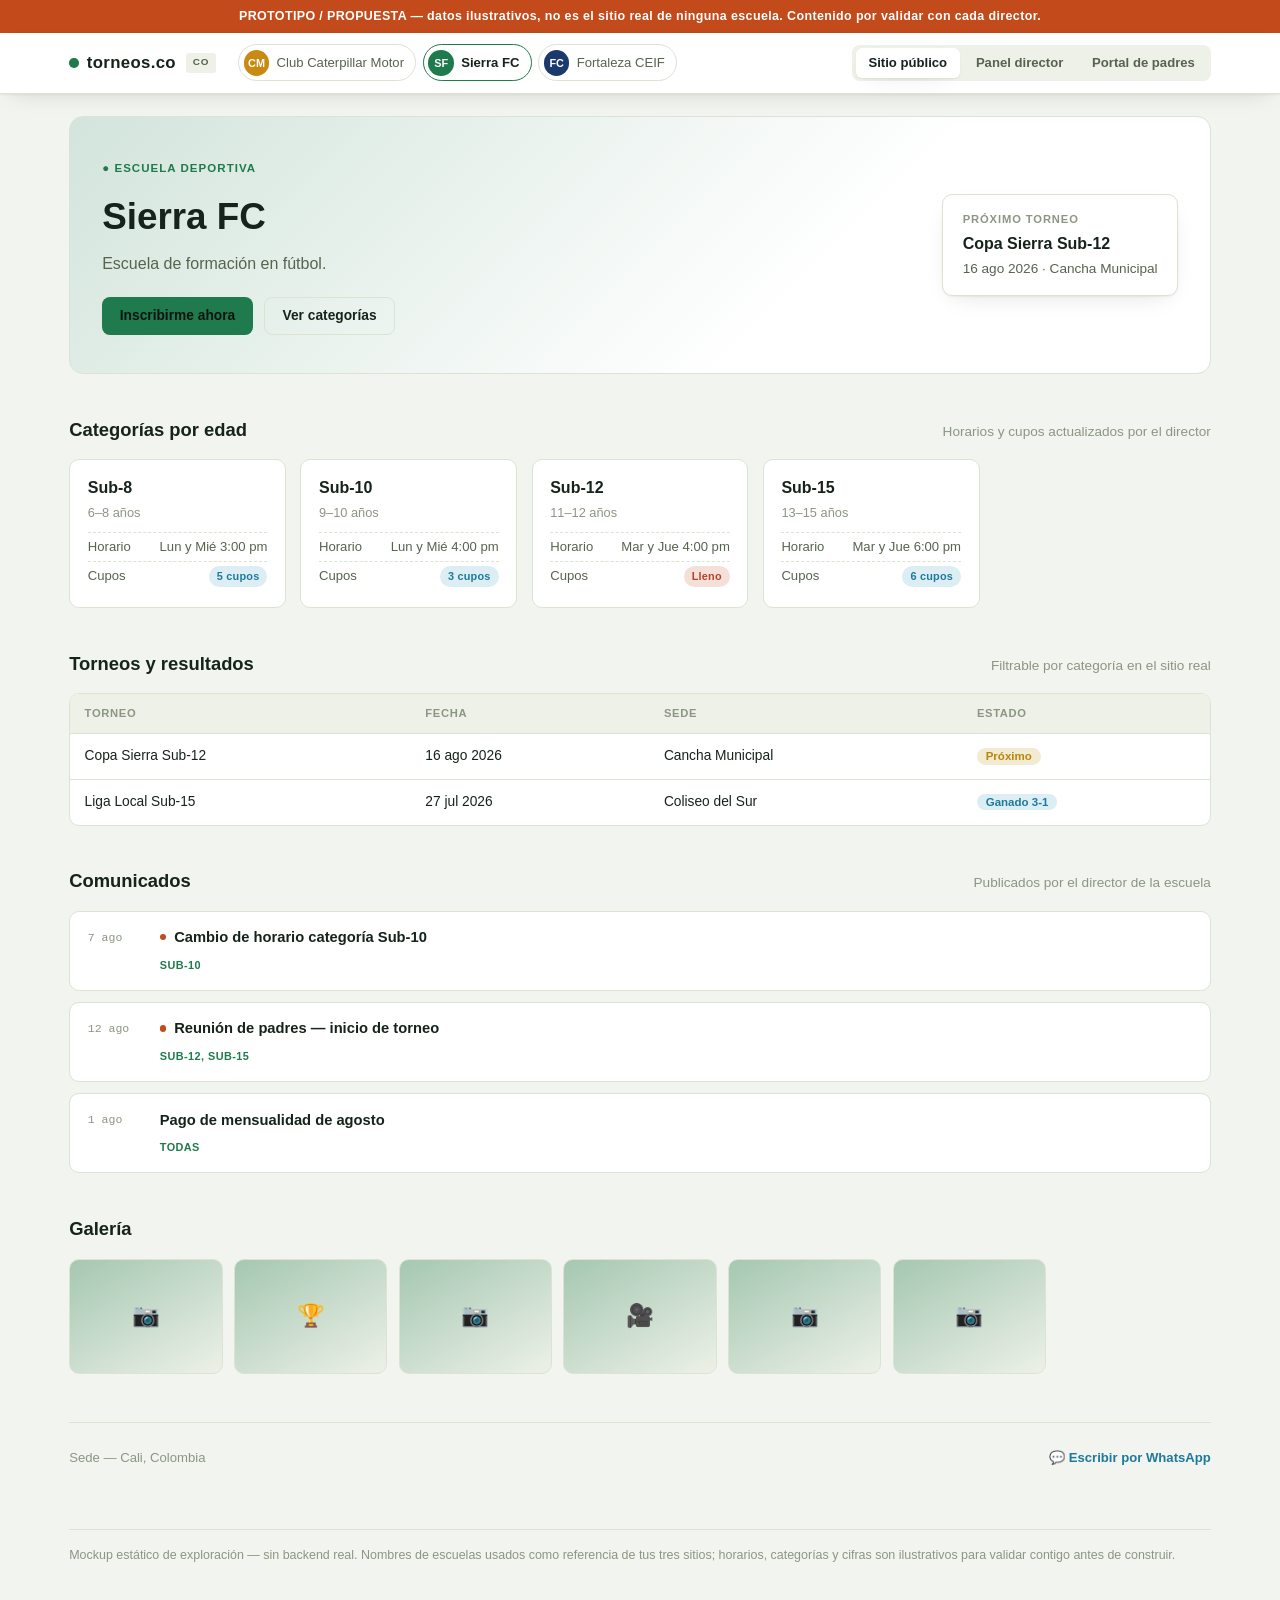
==== docs/mockup.html @ 4a218145 "Agregar mockup navegable de la plataforma y confirmar operación en Colombia Mockup estático con vist" ====
<!doctype html>
<html lang="es">
<head>
<meta charset="utf-8">
<meta name="viewport" content="width=device-width, initial-scale=1">
<title>Mockup — Plataforma de escuelas deportivas</title>
<style>
  :root{
    --bg:#F2F4EF;
    --surface:#FFFFFF;
    --surface-alt:#EDF1E8;
    --sidebar:#101812;
    --sidebar-ink:#C9D4C2;
    --ink:#16231B;
    --ink-soft:#56634E;
    --ink-faint:#8B9683;
    --line:#DCE3D3;
    --brand:#1F7A4D;
    --brand-ink:#0E3D26;
    --cta:#C24A1B;
    --good:#1D7A9C;
    --good-soft:#DCEEF3;
    --warn:#B8860B;
    --warn-soft:#F3EAD2;
    --bad:#B4432E;
    --bad-soft:#F5DFD9;
    --shadow:0 1px 2px rgba(20,30,20,.06), 0 8px 24px -12px rgba(20,30,20,.18);
    --tenant-accent-light:#1F7A4D;
    --tenant-accent-dark:#4CAF7D;
    --tenant-accent:var(--tenant-accent-light);
  }
  @media (prefers-color-scheme: dark){
    :root:not([data-theme="light"]){
      --bg:#0E1410; --surface:#161D17; --surface-alt:#1C241D; --sidebar:#0A100B; --sidebar-ink:#9FB098;
      --ink:#EAF0E6; --ink-soft:#A9B6A2; --ink-faint:#71806B; --line:#2B342B;
      --brand:#4CAF7D; --brand-ink:#CFEBDB; --cta:#FF8A56;
      --good:#5FB6D8; --good-soft:#12303A; --warn:#E0B34D; --warn-soft:#332A10; --bad:#E2685A; --bad-soft:#3A1E19;
      --shadow:0 1px 2px rgba(0,0,0,.4), 0 8px 24px -12px rgba(0,0,0,.5);
      --tenant-accent:var(--tenant-accent-dark);
    }
  }
  :root[data-theme="dark"]{
    --bg:#0E1410; --surface:#161D17; --surface-alt:#1C241D; --sidebar:#0A100B; --sidebar-ink:#9FB098;
    --ink:#EAF0E6; --ink-soft:#A9B6A2; --ink-faint:#71806B; --line:#2B342B;
    --brand:#4CAF7D; --brand-ink:#CFEBDB; --cta:#FF8A56;
    --good:#5FB6D8; --good-soft:#12303A; --warn:#E0B34D; --warn-soft:#332A10; --bad:#E2685A; --bad-soft:#3A1E19;
    --shadow:0 1px 2px rgba(0,0,0,.4), 0 8px 24px -12px rgba(0,0,0,.5);
    --tenant-accent:var(--tenant-accent-dark);
  }

  *{box-sizing:border-box;}
  html,body{margin:0; padding:0; background:var(--bg); color:var(--ink);}
  body{
    font-family:-apple-system,BlinkMacSystemFont,"Segoe UI",Roboto,Helvetica,Arial,sans-serif;
    line-height:1.5;
  }
  .display{
    font-family:"Arial Narrow","Helvetica Neue Condensed","Helvetica Neue",Arial,sans-serif;
    font-weight:800;
    letter-spacing:.02em;
  }
  .mono{font-family:ui-monospace,"SFMono-Regular",Menlo,Consolas,monospace;}
  button{font-family:inherit;}

  /* disclaimer */
  .disclaimer{
    background:var(--cta);
    color:#fff;
    text-align:center;
    font-size:.78rem;
    font-weight:600;
    letter-spacing:.03em;
    padding:.45rem 1rem;
  }

  /* topbar */
  .topbar{
    position:sticky; top:0; z-index:20;
    background:var(--surface);
    border-bottom:1px solid var(--line);
    box-shadow:var(--shadow);
  }
  .topbar-inner{
    max-width:1180px; margin:0 auto;
    display:flex; align-items:center; gap:1.4rem;
    padding:.7rem 1.2rem;
    flex-wrap:wrap;
  }
  .platform-mark{
    display:flex; align-items:center; gap:.5rem;
    font-family:"Arial Narrow","Helvetica Neue Condensed",Arial,sans-serif;
    font-weight:800; letter-spacing:.02em; font-size:1.05rem;
    white-space:nowrap;
  }
  .platform-mark .dot{width:.6rem; height:.6rem; border-radius:50%; background:var(--brand);}
  .platform-mark .co{
    font-size:.62rem; font-weight:700; letter-spacing:.08em;
    background:var(--surface-alt); color:var(--ink-soft);
    padding:.15rem .4rem; border-radius:3px; margin-left:.15rem;
  }

  .tenant-switch{display:flex; gap:.4rem; align-items:center;}
  .tenant-chip{
    display:flex; align-items:center; gap:.45rem;
    border:1px solid var(--line); background:var(--surface);
    border-radius:24px; padding:.3rem .7rem .3rem .3rem;
    cursor:pointer; font-size:.82rem; color:var(--ink-soft);
    transition:border-color .15s ease, color .15s ease;
  }
  .tenant-chip .logo{
    width:1.6rem; height:1.6rem; border-radius:50%;
    display:flex; align-items:center; justify-content:center;
    font-family:"Arial Narrow","Helvetica Neue Condensed",Arial,sans-serif;
    font-weight:800; font-size:.68rem; color:#fff;
  }
  .tenant-chip.active{border-color:var(--tenant-accent); color:var(--ink); font-weight:600;}

  .role-tabs{
    display:flex; gap:.2rem;
    margin-left:auto;
    background:var(--surface-alt);
    border-radius:8px; padding:.2rem;
  }
  .role-tab{
    border:none; background:transparent; cursor:pointer;
    padding:.45rem .8rem; border-radius:6px;
    font-size:.82rem; font-weight:600; color:var(--ink-soft);
  }
  .role-tab.active{background:var(--surface); color:var(--ink); box-shadow:var(--shadow);}

  main{max-width:1180px; margin:0 auto; padding:0 1.2rem 4rem;}
  .view{display:none;}
  .view.active{display:block;}

  /* ---------- PUBLIC VIEW ---------- */
  .hero{
    margin-top:1.4rem;
    border-radius:14px;
    padding:2.4rem 2rem;
    background:
      linear-gradient(135deg, color-mix(in srgb, var(--tenant-accent) 20%, var(--surface)) 0%, var(--surface) 65%);
    border:1px solid var(--line);
    display:flex; flex-wrap:wrap; gap:1.6rem; align-items:center; justify-content:space-between;
  }
  .hero-left{max-width:34rem;}
  .hero-eyebrow{
    display:inline-flex; align-items:center; gap:.4rem;
    font-size:.72rem; font-weight:700; letter-spacing:.09em; text-transform:uppercase;
    color:var(--tenant-accent);
    margin-bottom:.7rem;
  }
  .hero h1{font-size:clamp(1.6rem,4vw,2.3rem); margin:0 0 .5rem; text-wrap:balance;}
  .hero p.tagline{margin:0; color:var(--ink-soft); font-size:1rem;}
  .hero-cta{
    display:flex; gap:.7rem; margin-top:1.3rem; flex-wrap:wrap;
  }
  .btn{
    border:none; cursor:pointer; border-radius:8px;
    padding:.65rem 1.1rem; font-size:.86rem; font-weight:700;
    display:inline-flex; align-items:center; gap:.4rem;
  }
  .btn-primary{background:var(--tenant-accent); color:#0d1410;}
  .btn-ghost{background:transparent; border:1px solid var(--line); color:var(--ink);}

  .next-tournament{
    background:var(--surface); border:1px solid var(--line); border-radius:10px;
    padding:1rem 1.2rem; min-width:230px; box-shadow:var(--shadow);
  }
  .next-tournament .label{font-size:.7rem; letter-spacing:.08em; text-transform:uppercase; color:var(--ink-faint); font-weight:700;}
  .next-tournament .name{font-weight:700; margin:.3rem 0 .15rem;}
  .next-tournament .when{font-size:.85rem; color:var(--ink-soft);}

  .section{margin-top:2.6rem;}
  .section-head{display:flex; align-items:baseline; justify-content:space-between; margin-bottom:1rem; gap:1rem; flex-wrap:wrap;}
  .section-head h2{font-size:1.15rem; margin:0;}
  .section-head .sub{font-size:.85rem; color:var(--ink-faint);}

  .cat-grid{display:grid; grid-template-columns:repeat(auto-fill,minmax(210px,1fr)); gap:.9rem;}
  .cat-card{
    background:var(--surface); border:1px solid var(--line); border-radius:10px;
    padding:1rem 1.1rem;
  }
  .cat-card h3{margin:0 0 .2rem; font-size:1rem;}
  .cat-card .edad{font-size:.8rem; color:var(--ink-faint); margin-bottom:.6rem;}
  .cat-card .row{display:flex; justify-content:space-between; font-size:.82rem; color:var(--ink-soft); padding:.25rem 0; border-top:1px dashed var(--line);}
  .badge{
    display:inline-block; padding:.15rem .5rem; border-radius:20px;
    font-size:.68rem; font-weight:700; letter-spacing:.02em;
  }
  .badge.open{background:var(--good-soft); color:var(--good);}
  .badge.full{background:var(--bad-soft); color:var(--bad);}

  .table-wrap{overflow-x:auto; border:1px solid var(--line); border-radius:10px; background:var(--surface);}
  table{width:100%; border-collapse:collapse; font-size:.86rem; min-width:520px;}
  thead th{
    text-align:left; font-size:.7rem; letter-spacing:.06em; text-transform:uppercase;
    color:var(--ink-faint); padding:.7rem .9rem; border-bottom:1px solid var(--line); background:var(--surface-alt);
  }
  tbody td{padding:.75rem .9rem; border-bottom:1px solid var(--line);}
  tbody tr:last-child td{border-bottom:none;}
  .pill-result{padding:.15rem .55rem; border-radius:20px; font-size:.72rem; font-weight:700;}
  .pill-win{background:var(--good-soft); color:var(--good);}
  .pill-next{background:var(--warn-soft); color:var(--warn);}

  .feed{display:flex; flex-direction:column; gap:.7rem;}
  .feed-item{
    display:flex; gap:.9rem; align-items:flex-start;
    background:var(--surface); border:1px solid var(--line); border-radius:10px;
    padding:.9rem 1.1rem;
  }
  .feed-item .date{
    font-family:ui-monospace,monospace; font-size:.72rem; color:var(--ink-faint);
    white-space:nowrap; padding-top:.15rem; min-width:3.6rem;
  }
  .feed-item .body{flex:1;}
  .feed-item h4{margin:0 0 .2rem; font-size:.92rem; display:flex; align-items:center; gap:.5rem;}
  .feed-item .cat-tag{font-size:.68rem; color:var(--tenant-accent); font-weight:700; text-transform:uppercase; letter-spacing:.04em;}
  .new-dot{width:.4rem; height:.4rem; border-radius:50%; background:var(--cta); display:inline-block;}

  .gallery{display:grid; grid-template-columns:repeat(auto-fill,minmax(140px,1fr)); gap:.7rem;}
  .g-tile{
    aspect-ratio:4/3; border-radius:10px;
    background:linear-gradient(150deg, color-mix(in srgb, var(--tenant-accent) 35%, var(--surface-alt)), var(--surface-alt));
    display:flex; align-items:center; justify-content:center;
    color:var(--tenant-accent); font-size:1.4rem; border:1px solid var(--line);
  }

  footer.site-footer{
    margin-top:3rem; padding:1.6rem 0; border-top:1px solid var(--line);
    display:flex; justify-content:space-between; flex-wrap:wrap; gap:1rem;
    font-size:.82rem; color:var(--ink-faint);
  }
  footer.site-footer .wa{
    display:inline-flex; align-items:center; gap:.4rem;
    color:var(--good); font-weight:700;
  }

  /* ---------- DIRECTOR VIEW ---------- */
  .app-shell{
    margin-top:1.4rem; display:grid; grid-template-columns:210px 1fr;
    border:1px solid var(--line); border-radius:12px; overflow:hidden; min-height:560px;
    box-shadow:var(--shadow);
  }
  .app-sidebar{background:var(--sidebar); color:var(--sidebar-ink); padding:1.2rem .9rem;}
  .app-sidebar .who{font-size:.78rem; opacity:.7; margin-bottom:1.1rem;}
  .app-sidebar .who b{display:block; color:#fff; font-size:.92rem; font-weight:700;}
  .nav-item{
    display:flex; align-items:center; gap:.6rem;
    padding:.55rem .7rem; border-radius:7px; font-size:.86rem;
    margin-bottom:.15rem; cursor:default;
  }
  .nav-item.active{background:rgba(255,255,255,.1); color:#fff; font-weight:600;}
  .app-main{background:var(--surface); padding:1.6rem 1.8rem;}
  .app-main h2{margin:0 0 1.2rem; font-size:1.2rem;}

  .stat-row{display:grid; grid-template-columns:repeat(auto-fit,minmax(150px,1fr)); gap:.8rem; margin-bottom:1.6rem;}
  .stat-tile{border:1px solid var(--line); border-radius:10px; padding:.9rem 1rem; background:var(--surface-alt);}
  .stat-tile .n{font-size:1.5rem; font-weight:800; font-variant-numeric:tabular-nums;}
  .stat-tile .l{font-size:.75rem; color:var(--ink-faint); letter-spacing:.02em;}

  .composer{
    border:1px solid var(--line); border-radius:10px; padding:1.1rem 1.2rem;
    background:var(--surface-alt); margin-bottom:1.6rem;
  }
  .composer .field-label{font-size:.72rem; text-transform:uppercase; letter-spacing:.06em; color:var(--ink-faint); font-weight:700; margin-bottom:.3rem; display:block;}
  .fake-input{
    background:var(--surface); border:1px solid var(--line); border-radius:6px;
    padding:.55rem .7rem; font-size:.86rem; color:var(--ink-faint); margin-bottom:.8rem;
  }
  .fake-textarea{min-height:3.2rem;}
  .composer-row{display:flex; gap:.8rem; flex-wrap:wrap;}
  .composer-row > div{flex:1; min-width:160px;}

  .status-pill{padding:.15rem .55rem; border-radius:20px; font-size:.72rem; font-weight:700;}
  .status-live{background:var(--good-soft); color:var(--good);}
  .status-sched{background:var(--warn-soft); color:var(--warn);}

  /* ---------- PARENT VIEW ---------- */
  .parent-head{
    margin-top:1.4rem; display:flex; justify-content:space-between; align-items:center;
    flex-wrap:wrap; gap:1rem;
  }
  .parent-head h1{font-size:1.4rem; margin:0 0 .2rem;}
  .parent-head p{margin:0; color:var(--ink-soft); font-size:.9rem;}
  .avatar{
    width:2.6rem; height:2.6rem; border-radius:50%; background:var(--tenant-accent);
    display:flex; align-items:center; justify-content:center; color:#0d1410; font-weight:800;
  }
  .parent-grid{display:grid; grid-template-columns:1.1fr 1fr; gap:1rem; margin-top:1.4rem;}
  @media (max-width:760px){.parent-grid{grid-template-columns:1fr;} .app-shell{grid-template-columns:1fr;} .app-sidebar{display:none;}}
  .card{background:var(--surface); border:1px solid var(--line); border-radius:12px; padding:1.2rem 1.3rem;}
  .card .k{font-size:.72rem; text-transform:uppercase; letter-spacing:.06em; color:var(--ink-faint); font-weight:700; margin-bottom:.5rem;}
  .pay-status{display:flex; align-items:center; justify-content:space-between;}
  .pay-status .amount{font-size:1.5rem; font-weight:800; font-variant-numeric:tabular-nums;}
  .pay-ok{color:var(--good);}
  .match-row{display:flex; justify-content:space-between; align-items:center; padding:.5rem 0; border-top:1px dashed var(--line);}
  .match-row:first-of-type{border-top:none;}

  .note{
    font-size:.78rem; color:var(--ink-faint); margin-top:2.2rem; padding-top:1rem;
    border-top:1px solid var(--line);
  }
</style>
</head>
<body>

  <div class="disclaimer">PROTOTIPO / PROPUESTA — datos ilustrativos, no es el sitio real de ninguna escuela. Contenido por validar con cada director.</div>

  <div class="topbar">
    <div class="topbar-inner">
      <div class="platform-mark"><span class="dot"></span>torneos.co <span class="co">CO</span></div>

      <div class="tenant-switch" id="tenantSwitch"></div>

      <div class="role-tabs" id="roleTabs">
        <button class="role-tab" data-role="public">Sitio público</button>
        <button class="role-tab" data-role="director">Panel director</button>
        <button class="role-tab" data-role="parent">Portal de padres</button>
      </div>
    </div>
  </div>

  <main>

    <!-- ================= PUBLIC VIEW ================= -->
    <section class="view" id="view-public">
      <div class="hero">
        <div class="hero-left">
          <div class="hero-eyebrow">● Escuela deportiva</div>
          <h1 id="pub-name">—</h1>
          <p class="tagline" id="pub-tagline">—</p>
          <div class="hero-cta">
            <button class="btn btn-primary">Inscribirme ahora</button>
            <button class="btn btn-ghost">Ver categorías</button>
          </div>
        </div>
        <div class="next-tournament">
          <div class="label">Próximo torneo</div>
          <div class="name" id="pub-next-name">—</div>
          <div class="when" id="pub-next-when">—</div>
        </div>
      </div>

      <div class="section">
        <div class="section-head">
          <h2>Categorías por edad</h2>
          <span class="sub">Horarios y cupos actualizados por el director</span>
        </div>
        <div class="cat-grid" id="pub-categorias"></div>
      </div>

      <div class="section">
        <div class="section-head">
          <h2>Torneos y resultados</h2>
          <span class="sub">Filtrable por categoría en el sitio real</span>
        </div>
        <div class="table-wrap">
          <table id="pub-torneos">
            <thead><tr><th>Torneo</th><th>Fecha</th><th>Sede</th><th>Estado</th></tr></thead>
            <tbody></tbody>
          </table>
        </div>
      </div>

      <div class="section">
        <div class="section-head">
          <h2>Comunicados</h2>
          <span class="sub">Publicados por el director de la escuela</span>
        </div>
        <div class="feed" id="pub-comunicados"></div>
      </div>

      <div class="section">
        <div class="section-head"><h2>Galería</h2></div>
        <div class="gallery">
          <div class="g-tile">📷</div><div class="g-tile">🏆</div><div class="g-tile">📷</div>
          <div class="g-tile">🎥</div><div class="g-tile">📷</div><div class="g-tile">📷</div>
        </div>
      </div>

      <footer class="site-footer">
        <span id="pub-sede">Sede — Colombia</span>
        <span class="wa">💬 Escribir por WhatsApp</span>
      </footer>
    </section>

    <!-- ================= DIRECTOR VIEW ================= -->
    <section class="view" id="view-director">
      <div class="app-shell">
        <div class="app-sidebar">
          <div class="who">Sesión de<b id="dir-name">—</b></div>
          <div class="nav-item active">📋 Resumen</div>
          <div class="nav-item">📣 Comunicados</div>
          <div class="nav-item">🏆 Torneos</div>
          <div class="nav-item">🧒 Categorías</div>
          <div class="nav-item">💳 Pagos</div>
          <div class="nav-item">🖼️ Fotos</div>
          <div class="nav-item">⚙️ Configuración</div>
        </div>
        <div class="app-main">
          <h2>Resumen de la escuela</h2>
          <div class="stat-row">
            <div class="stat-tile"><div class="n">3</div><div class="l">Comunicados este mes</div></div>
            <div class="stat-tile"><div class="n">128</div><div class="l">Deportistas activos</div></div>
            <div class="stat-tile"><div class="n" style="color:var(--warn)">6</div><div class="l">Pagos pendientes</div></div>
            <div class="stat-tile"><div class="n" style="color:var(--good)">$4.8M</div><div class="l">Recaudado en agosto (COP)</div></div>
          </div>

          <div class="composer">
            <span class="field-label">Nuevo comunicado</span>
            <div class="fake-input">Ej: Cambio de horario categoría Sub-10</div>
            <div class="composer-row">
              <div>
                <span class="field-label">Categoría destino</span>
                <div class="fake-input">Todas las categorías ▾</div>
              </div>
              <div>
                <span class="field-label">Publicar</span>
                <div class="fake-input">Ahora ▾</div>
              </div>
            </div>
            <span class="field-label">Mensaje</span>
            <div class="fake-input fake-textarea">Escribe el comunicado para los padres de esta categoría…</div>
            <button class="btn btn-primary" style="background:var(--brand); color:#fff;">Publicar comunicado</button>
          </div>

          <span class="field-label" style="margin-bottom:.6rem; display:block;">Últimos comunicados</span>
          <div class="table-wrap">
            <table>
              <thead><tr><th>Título</th><th>Categoría</th><th>Fecha</th><th>Estado</th></tr></thead>
              <tbody>
                <tr><td>Cambio de horario categoría Sub-10</td><td>Sub-10</td><td>7 ago</td><td><span class="status-pill status-live">Publicado</span></td></tr>
                <tr><td>Pago de mensualidad de agosto</td><td>Todas</td><td>1 ago</td><td><span class="status-pill status-live">Publicado</span></td></tr>
                <tr><td>Reunión de padres — inicio de torneo</td><td>Sub-12, Sub-15</td><td>12 ago</td><td><span class="status-pill status-sched">Programado</span></td></tr>
              </tbody>
            </table>
          </div>
        </div>
      </div>
    </section>

    <!-- ================= PARENT VIEW ================= -->
    <section class="view" id="view-parent">
      <div class="parent-head">
        <div>
          <h1>Hola, María 👋</h1>
          <p id="par-cat">Acudiente — Categoría Sub-10</p>
        </div>
        <div class="avatar">MG</div>
      </div>

      <div class="parent-grid">
        <div class="card">
          <div class="k">Estado de la mensualidad</div>
          <div class="pay-status">
            <div>
              <div class="amount pay-ok">Al día</div>
              <div style="font-size:.82rem; color:var(--ink-faint);">Agosto 2026 · pagado el 3 ago vía PSE</div>
            </div>
            <button class="btn btn-ghost">Ver historial</button>
          </div>
        </div>
        <div class="card">
          <div class="k">Próximo partido de tu hijo/a</div>
          <div class="match-row"><span>vs. Escuela Rivera</span><span class="mono" style="font-size:.85rem;">16 ago, 9:00 am</span></div>
          <div class="match-row"><span>Sede</span><span style="font-size:.85rem; color:var(--ink-soft);">Cancha Municipal</span></div>
        </div>
      </div>

      <div class="section">
        <div class="section-head"><h2>Comunicados para tu categoría</h2></div>
        <div class="feed">
          <div class="feed-item">
            <div class="date">7 ago</div>
            <div class="body"><h4><span class="new-dot"></span>Cambio de horario categoría Sub-10</h4>
            <span class="cat-tag">Sub-10</span></div>
          </div>
          <div class="feed-item">
            <div class="date">1 ago</div>
            <div class="body"><h4>Pago de mensualidad de agosto</h4>
            <span class="cat-tag">Todas las categorías</span></div>
          </div>
        </div>
      </div>

      <button class="btn btn-primary" style="background:var(--brand); color:#fff; margin-top:1.6rem;">Pagar mensualidad de septiembre</button>
    </section>

    <p class="note">Mockup estático de exploración — sin backend real. Nombres de escuelas usados como referencia de tus tres sitios; horarios, categorías y cifras son ilustrativos para validar contigo antes de construir.</p>
  </main>

<script>
  const TENANTS = {
    caterpillar: {
      name: "Club Caterpillar Motor", short: "CM",
      tagline: "Escuela de motociclismo infantil y juvenil.",
      sede: "Bogotá, Colombia",
      accentLight: "#C98A12", accentDark: "#E0A83E",
      next: { name: "Copa Caterpillar Sub-11", when: "16 ago 2026 · Pista El Salitre" },
      categorias: [
        { n: "Pre-infantil", edad: "5–7 años", horario: "Sáb 8:00 am", cupos: "4 cupos", full:false },
        { n: "Infantil", edad: "8–11 años", horario: "Mar y Jue 4:00 pm", cupos: "Lleno", full:true },
        { n: "Juvenil", edad: "12–15 años", horario: "Mar y Jue 6:00 pm", cupos: "7 cupos", full:false },
        { n: "Competición", edad: "16+ años", horario: "Lun a Vie 5:00 pm", cupos: "2 cupos", full:false },
      ],
      torneos: [
        { r: "Copa Caterpillar Sub-11", f: "16 ago 2026", lugar: "Pista El Salitre", estado: "Próximo", win:null },
        { r: "Nacional Infantil MX", f: "2 ago 2026", lugar: "Circuito Tocancipá", estado: "3er lugar", win:true },
      ],
      comunicados: [
        { t: "Cambio de horario categoría Infantil", cat: "Infantil", f: "7 ago", nuevo: true },
        { t: "Pago de mensualidad de agosto", cat: "Todas", f: "1 ago", nuevo: false },
      ],
    },
    sierra: {
      name: "Sierra FC", short: "SF",
      tagline: "Escuela de formación en fútbol.",
      sede: "Cali, Colombia",
      accentLight: "#1F7A4D", accentDark: "#4CAF7D",
      next: { name: "Copa Sierra Sub-12", when: "16 ago 2026 · Cancha Municipal" },
      categorias: [
        { n: "Sub-8", edad: "6–8 años", horario: "Lun y Mié 3:00 pm", cupos: "5 cupos", full:false },
        { n: "Sub-10", edad: "9–10 años", horario: "Lun y Mié 4:00 pm", cupos: "3 cupos", full:false },
        { n: "Sub-12", edad: "11–12 años", horario: "Mar y Jue 4:00 pm", cupos: "Lleno", full:true },
        { n: "Sub-15", edad: "13–15 años", horario: "Mar y Jue 6:00 pm", cupos: "6 cupos", full:false },
      ],
      torneos: [
        { r: "Copa Sierra Sub-12", f: "16 ago 2026", lugar: "Cancha Municipal", estado: "Próximo", win:null },
        { r: "Liga Local Sub-15", f: "27 jul 2026", lugar: "Coliseo del Sur", estado: "Ganado 3-1", win:true },
      ],
      comunicados: [
        { t: "Cambio de horario categoría Sub-10", cat: "Sub-10", f: "7 ago", nuevo: true },
        { t: "Reunión de padres — inicio de torneo", cat: "Sub-12, Sub-15", f: "12 ago", nuevo: true },
        { t: "Pago de mensualidad de agosto", cat: "Todas", f: "1 ago", nuevo: false },
      ],
    },
    fortaleza: {
      name: "Fortaleza CEIF", short: "FC",
      tagline: "Centro de formación deportiva integral.",
      sede: "Medellín, Colombia",
      accentLight: "#1B3A6B", accentDark: "#6C93D0",
      next: { name: "Encuentro Fortaleza Multideporte", when: "23 ago 2026 · Coliseo CEIF" },
      categorias: [
        { n: "Semillero", edad: "4–6 años", horario: "Sáb 9:00 am", cupos: "8 cupos", full:false },
        { n: "Formativa", edad: "7–10 años", horario: "Mar y Jue 3:00 pm", cupos: "4 cupos", full:false },
        { n: "Intermedia", edad: "11–13 años", horario: "Lun, Mié y Vie 4:00 pm", cupos: "Lleno", full:true },
        { n: "Avanzada", edad: "14+ años", horario: "Lun a Vie 6:00 pm", cupos: "3 cupos", full:false },
      ],
      torneos: [
        { r: "Encuentro Fortaleza Multideporte", f: "23 ago 2026", lugar: "Coliseo CEIF", estado: "Próximo", win:null },
        { r: "Copa Integración Regional", f: "9 ago 2026", lugar: "Unidad Deportiva Sur", estado: "2do lugar", win:true },
      ],
      comunicados: [
        { t: "Entrega de uniformes categoría Formativa", cat: "Formativa", f: "6 ago", nuevo: true },
        { t: "Pago de mensualidad de agosto", cat: "Todas", f: "1 ago", nuevo: false },
      ],
    },
  };

  let currentTenant = "sierra";
  let currentRole = "public";

  function initials(name){ return name.split(" ").map(w=>w[0]).slice(0,2).join("").toUpperCase(); }

  function renderTenantSwitch(){
    const el = document.getElementById("tenantSwitch");
    el.innerHTML = Object.entries(TENANTS).map(([id,t]) => `
      <button class="tenant-chip ${id===currentTenant?'active':''}" data-tenant="${id}">
        <span class="logo" style="background:${t.accentLight}">${t.short}</span>
        ${t.name}
      </button>`).join("");
    el.querySelectorAll(".tenant-chip").forEach(btn=>{
      btn.addEventListener("click", ()=>{ currentTenant = btn.dataset.tenant; renderAll(); });
    });
  }

  function renderPublic(){
    const t = TENANTS[currentTenant];
    document.documentElement.style.setProperty("--tenant-accent-light", t.accentLight);
    document.documentElement.style.setProperty("--tenant-accent-dark", t.accentDark);

    document.getElementById("pub-name").textContent = t.name;
    document.getElementById("pub-tagline").textContent = t.tagline;
    document.getElementById("pub-sede").textContent = "Sede — " + t.sede;
    document.getElementById("pub-next-name").textContent = t.next.name;
    document.getElementById("pub-next-when").textContent = t.next.when;

    document.getElementById("pub-categorias").innerHTML = t.categorias.map(c => `
      <div class="cat-card">
        <h3>${c.n}</h3>
        <div class="edad">${c.edad}</div>
        <div class="row"><span>Horario</span><span>${c.horario}</span></div>
        <div class="row"><span>Cupos</span><span class="badge ${c.full?'full':'open'}">${c.cupos}</span></div>
      </div>`).join("");

    document.querySelector("#pub-torneos tbody").innerHTML = t.torneos.map(r => `
      <tr>
        <td>${r.r}</td><td>${r.f}</td><td>${r.lugar}</td>
        <td><span class="pill-result ${r.win===null?'pill-next':'pill-win'}">${r.estado}</span></td>
      </tr>`).join("");

    document.getElementById("pub-comunicados").innerHTML = t.comunicados.map(c => `
      <div class="feed-item">
        <div class="date">${c.f}</div>
        <div class="body">
          <h4>${c.nuevo ? '<span class="new-dot"></span>' : ''}${c.t}</h4>
          <span class="cat-tag">${c.cat}</span>
        </div>
      </div>`).join("");
  }

  function renderDirector(){
    document.getElementById("dir-name").textContent = "Director — " + TENANTS[currentTenant].name;
  }

  function renderParent(){
    document.getElementById("par-cat").textContent = "Acudiente — " + TENANTS[currentTenant].categorias[1].n;
  }

  function renderAll(){
    renderTenantSwitch();
    renderPublic();
    renderDirector();
    renderParent();
  }

  document.getElementById("roleTabs").addEventListener("click", (e)=>{
    const btn = e.target.closest(".role-tab");
    if(!btn) return;
    currentRole = btn.dataset.role;
    document.querySelectorAll(".role-tab").forEach(b=>b.classList.toggle("active", b===btn));
    document.querySelectorAll(".view").forEach(v=>v.classList.remove("active"));
    document.getElementById("view-" + currentRole).classList.add("active");
  });

  // init
  renderAll();
  document.querySelector('.role-tab[data-role="public"]').classList.add("active");
  document.getElementById("view-public").classList.add("active");
</script>
</body>
</html>
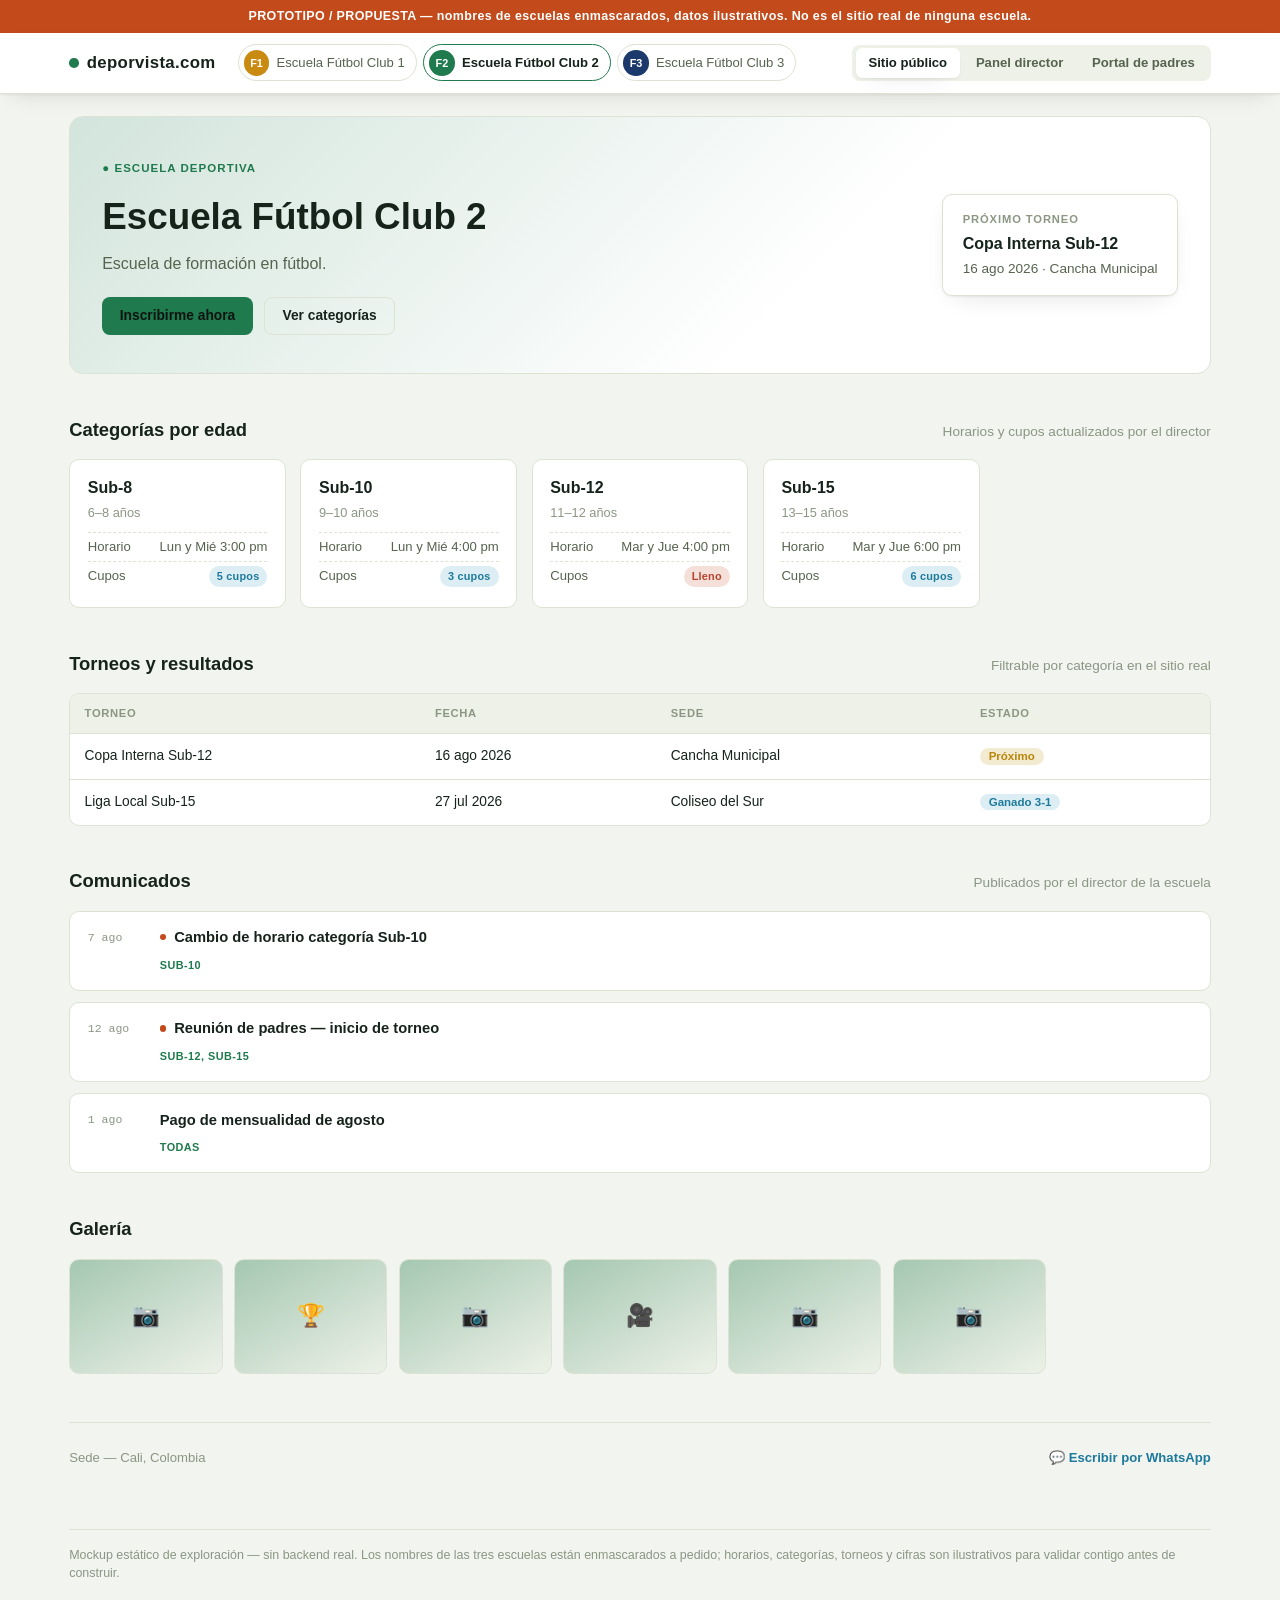
==== commit 4d93558b: "Enmascarar escuelas, agregar comprobantes de pago y configuración de torneos - Renombra las tres esc" ====
--- a/docs/mockup.html
+++ b/docs/mockup.html
@@ -60,7 +60,7 @@
     letter-spacing:.02em;
   }
   .mono{font-family:ui-monospace,"SFMono-Regular",Menlo,Consolas,monospace;}
-  button{font-family:inherit;}
+  button,select{font-family:inherit;}
 
   /* disclaimer */
   .disclaimer{
@@ -93,13 +93,8 @@
     white-space:nowrap;
   }
   .platform-mark .dot{width:.6rem; height:.6rem; border-radius:50%; background:var(--brand);}
-  .platform-mark .co{
-    font-size:.62rem; font-weight:700; letter-spacing:.08em;
-    background:var(--surface-alt); color:var(--ink-soft);
-    padding:.15rem .4rem; border-radius:3px; margin-left:.15rem;
-  }
-
-  .tenant-switch{display:flex; gap:.4rem; align-items:center;}
+
+  .tenant-switch{display:flex; gap:.4rem; align-items:center; flex-wrap:wrap;}
   .tenant-chip{
     display:flex; align-items:center; gap:.45rem;
     border:1px solid var(--line); background:var(--surface);
@@ -151,14 +146,13 @@
   }
   .hero h1{font-size:clamp(1.6rem,4vw,2.3rem); margin:0 0 .5rem; text-wrap:balance;}
   .hero p.tagline{margin:0; color:var(--ink-soft); font-size:1rem;}
-  .hero-cta{
-    display:flex; gap:.7rem; margin-top:1.3rem; flex-wrap:wrap;
-  }
+  .hero-cta{display:flex; gap:.7rem; margin-top:1.3rem; flex-wrap:wrap;}
   .btn{
     border:none; cursor:pointer; border-radius:8px;
     padding:.65rem 1.1rem; font-size:.86rem; font-weight:700;
     display:inline-flex; align-items:center; gap:.4rem;
   }
+  .btn-sm{padding:.4rem .75rem; font-size:.78rem;}
   .btn-primary{background:var(--tenant-accent); color:#0d1410;}
   .btn-ghost{background:transparent; border:1px solid var(--line); color:var(--ink);}
 
@@ -176,17 +170,11 @@
   .section-head .sub{font-size:.85rem; color:var(--ink-faint);}
 
   .cat-grid{display:grid; grid-template-columns:repeat(auto-fill,minmax(210px,1fr)); gap:.9rem;}
-  .cat-card{
-    background:var(--surface); border:1px solid var(--line); border-radius:10px;
-    padding:1rem 1.1rem;
-  }
+  .cat-card{background:var(--surface); border:1px solid var(--line); border-radius:10px; padding:1rem 1.1rem;}
   .cat-card h3{margin:0 0 .2rem; font-size:1rem;}
   .cat-card .edad{font-size:.8rem; color:var(--ink-faint); margin-bottom:.6rem;}
   .cat-card .row{display:flex; justify-content:space-between; font-size:.82rem; color:var(--ink-soft); padding:.25rem 0; border-top:1px dashed var(--line);}
-  .badge{
-    display:inline-block; padding:.15rem .5rem; border-radius:20px;
-    font-size:.68rem; font-weight:700; letter-spacing:.02em;
-  }
+  .badge{display:inline-block; padding:.15rem .5rem; border-radius:20px; font-size:.68rem; font-weight:700; letter-spacing:.02em;}
   .badge.open{background:var(--good-soft); color:var(--good);}
   .badge.full{background:var(--bad-soft); color:var(--bad);}
 
@@ -196,22 +184,20 @@
     text-align:left; font-size:.7rem; letter-spacing:.06em; text-transform:uppercase;
     color:var(--ink-faint); padding:.7rem .9rem; border-bottom:1px solid var(--line); background:var(--surface-alt);
   }
-  tbody td{padding:.75rem .9rem; border-bottom:1px solid var(--line);}
+  tbody td{padding:.75rem .9rem; border-bottom:1px solid var(--line); vertical-align:middle;}
   tbody tr:last-child td{border-bottom:none;}
   .pill-result{padding:.15rem .55rem; border-radius:20px; font-size:.72rem; font-weight:700;}
   .pill-win{background:var(--good-soft); color:var(--good);}
   .pill-next{background:var(--warn-soft); color:var(--warn);}
+  .pill-live{background:var(--good-soft); color:var(--good);}
+  .pill-sched{background:var(--warn-soft); color:var(--warn);}
+  .pill-done{background:var(--surface-alt); color:var(--ink-faint);}
+  .pill-confirm{background:var(--warn-soft); color:var(--warn);}
+  .pill-ok{background:var(--good-soft); color:var(--good);}
 
   .feed{display:flex; flex-direction:column; gap:.7rem;}
-  .feed-item{
-    display:flex; gap:.9rem; align-items:flex-start;
-    background:var(--surface); border:1px solid var(--line); border-radius:10px;
-    padding:.9rem 1.1rem;
-  }
-  .feed-item .date{
-    font-family:ui-monospace,monospace; font-size:.72rem; color:var(--ink-faint);
-    white-space:nowrap; padding-top:.15rem; min-width:3.6rem;
-  }
+  .feed-item{display:flex; gap:.9rem; align-items:flex-start; background:var(--surface); border:1px solid var(--line); border-radius:10px; padding:.9rem 1.1rem;}
+  .feed-item .date{font-family:ui-monospace,monospace; font-size:.72rem; color:var(--ink-faint); white-space:nowrap; padding-top:.15rem; min-width:3.6rem;}
   .feed-item .body{flex:1;}
   .feed-item h4{margin:0 0 .2rem; font-size:.92rem; display:flex; align-items:center; gap:.5rem;}
   .feed-item .cat-tag{font-size:.68rem; color:var(--tenant-accent); font-weight:700; text-transform:uppercase; letter-spacing:.04em;}
@@ -230,10 +216,7 @@
     display:flex; justify-content:space-between; flex-wrap:wrap; gap:1rem;
     font-size:.82rem; color:var(--ink-faint);
   }
-  footer.site-footer .wa{
-    display:inline-flex; align-items:center; gap:.4rem;
-    color:var(--good); font-weight:700;
-  }
+  footer.site-footer .wa{display:inline-flex; align-items:center; gap:.4rem; color:var(--good); font-weight:700;}
 
   /* ---------- DIRECTOR VIEW ---------- */
   .app-shell{
@@ -247,27 +230,30 @@
   .nav-item{
     display:flex; align-items:center; gap:.6rem;
     padding:.55rem .7rem; border-radius:7px; font-size:.86rem;
-    margin-bottom:.15rem; cursor:default;
-  }
+    margin-bottom:.15rem; cursor:default; border:none; background:transparent;
+    color:inherit; width:100%; text-align:left;
+  }
+  .nav-item.clickable{cursor:pointer;}
+  .nav-item.clickable:hover{background:rgba(255,255,255,.06);}
   .nav-item.active{background:rgba(255,255,255,.1); color:#fff; font-weight:600;}
   .app-main{background:var(--surface); padding:1.6rem 1.8rem;}
   .app-main h2{margin:0 0 1.2rem; font-size:1.2rem;}
+  .dir-view{display:none;}
+  .dir-view.active{display:block;}
 
   .stat-row{display:grid; grid-template-columns:repeat(auto-fit,minmax(150px,1fr)); gap:.8rem; margin-bottom:1.6rem;}
   .stat-tile{border:1px solid var(--line); border-radius:10px; padding:.9rem 1rem; background:var(--surface-alt);}
   .stat-tile .n{font-size:1.5rem; font-weight:800; font-variant-numeric:tabular-nums;}
   .stat-tile .l{font-size:.75rem; color:var(--ink-faint); letter-spacing:.02em;}
 
-  .composer{
-    border:1px solid var(--line); border-radius:10px; padding:1.1rem 1.2rem;
-    background:var(--surface-alt); margin-bottom:1.6rem;
-  }
+  .composer{border:1px solid var(--line); border-radius:10px; padding:1.1rem 1.2rem; background:var(--surface-alt); margin-bottom:1.6rem;}
   .composer .field-label{font-size:.72rem; text-transform:uppercase; letter-spacing:.06em; color:var(--ink-faint); font-weight:700; margin-bottom:.3rem; display:block;}
-  .fake-input{
-    background:var(--surface); border:1px solid var(--line); border-radius:6px;
-    padding:.55rem .7rem; font-size:.86rem; color:var(--ink-faint); margin-bottom:.8rem;
-  }
+  .fake-input{background:var(--surface); border:1px solid var(--line); border-radius:6px; padding:.55rem .7rem; font-size:.86rem; color:var(--ink-faint); margin-bottom:.8rem;}
   .fake-textarea{min-height:3.2rem;}
+  select.real-select{
+    width:100%; background:var(--surface); border:1px solid var(--line); border-radius:6px;
+    padding:.55rem .7rem; font-size:.86rem; color:var(--ink); margin-bottom:.8rem;
+  }
   .composer-row{display:flex; gap:.8rem; flex-wrap:wrap;}
   .composer-row > div{flex:1; min-width:160px;}
 
@@ -275,40 +261,63 @@
   .status-live{background:var(--good-soft); color:var(--good);}
   .status-sched{background:var(--warn-soft); color:var(--warn);}
 
+  .format-grid{display:grid; grid-template-columns:repeat(auto-fill,minmax(220px,1fr)); gap:.8rem; margin-bottom:1.8rem;}
+  .format-card{border:1px solid var(--line); border-radius:10px; padding:.9rem 1rem; background:var(--surface-alt);}
+  .format-card h4{margin:0 0 .35rem; font-size:.9rem;}
+  .format-card p{margin:0; font-size:.78rem; color:var(--ink-faint); line-height:1.5;}
+
+  .mini-stat-row{display:flex; gap:.8rem; margin-bottom:1.4rem; flex-wrap:wrap;}
+  .mini-stat{border:1px solid var(--line); border-radius:10px; padding:.7rem 1rem; background:var(--surface-alt); min-width:180px;}
+  .mini-stat .n{font-size:1.25rem; font-weight:800; font-variant-numeric:tabular-nums;}
+  .mini-stat .l{font-size:.72rem; color:var(--ink-faint);}
+  .mini-stat.warn .n{color:var(--warn);}
+  .mini-stat.bad .n{color:var(--bad);}
+
   /* ---------- PARENT VIEW ---------- */
-  .parent-head{
-    margin-top:1.4rem; display:flex; justify-content:space-between; align-items:center;
-    flex-wrap:wrap; gap:1rem;
-  }
+  .parent-head{margin-top:1.4rem; display:flex; justify-content:space-between; align-items:center; flex-wrap:wrap; gap:1rem;}
   .parent-head h1{font-size:1.4rem; margin:0 0 .2rem;}
   .parent-head p{margin:0; color:var(--ink-soft); font-size:.9rem;}
-  .avatar{
-    width:2.6rem; height:2.6rem; border-radius:50%; background:var(--tenant-accent);
-    display:flex; align-items:center; justify-content:center; color:#0d1410; font-weight:800;
-  }
+  .avatar{width:2.6rem; height:2.6rem; border-radius:50%; background:var(--tenant-accent); display:flex; align-items:center; justify-content:center; color:#0d1410; font-weight:800;}
   .parent-grid{display:grid; grid-template-columns:1.1fr 1fr; gap:1rem; margin-top:1.4rem;}
-  @media (max-width:760px){.parent-grid{grid-template-columns:1fr;} .app-shell{grid-template-columns:1fr;} .app-sidebar{display:none;}}
+  @media (max-width:760px){.parent-grid{grid-template-columns:1fr;} .app-shell{grid-template-columns:1fr;} .app-sidebar{display:flex; flex-wrap:wrap; gap:.3rem;}}
   .card{background:var(--surface); border:1px solid var(--line); border-radius:12px; padding:1.2rem 1.3rem;}
   .card .k{font-size:.72rem; text-transform:uppercase; letter-spacing:.06em; color:var(--ink-faint); font-weight:700; margin-bottom:.5rem;}
-  .pay-status{display:flex; align-items:center; justify-content:space-between;}
+  .pay-status{display:flex; align-items:center; justify-content:space-between; gap:.8rem; flex-wrap:wrap;}
   .pay-status .amount{font-size:1.5rem; font-weight:800; font-variant-numeric:tabular-nums;}
   .pay-ok{color:var(--good);}
+  .pay-warn{color:var(--warn);}
   .match-row{display:flex; justify-content:space-between; align-items:center; padding:.5rem 0; border-top:1px dashed var(--line);}
   .match-row:first-of-type{border-top:none;}
 
-  .note{
-    font-size:.78rem; color:var(--ink-faint); margin-top:2.2rem; padding-top:1rem;
-    border-top:1px solid var(--line);
-  }
+  .dropzone{
+    margin-top:1rem; border:1.5px dashed var(--line); border-radius:10px;
+    padding:1.1rem; text-align:center; color:var(--ink-faint); font-size:.84rem;
+    background:var(--surface-alt);
+  }
+  .dropzone .icon{font-size:1.4rem; display:block; margin-bottom:.3rem;}
+  .uploaded-file{
+    display:flex; align-items:center; justify-content:space-between; gap:.6rem;
+    background:var(--surface-alt); border:1px solid var(--line); border-radius:8px;
+    padding:.6rem .8rem; margin-top:.8rem; font-size:.82rem;
+  }
+  .uploaded-file .name{color:var(--ink); font-weight:600;}
+  .uploaded-file .meta{color:var(--ink-faint); font-size:.76rem;}
+
+  .torneo-row{display:flex; align-items:center; justify-content:space-between; gap:.8rem; padding:.65rem 0; border-top:1px dashed var(--line);}
+  .torneo-row:first-of-type{border-top:none;}
+  .torneo-row .nombre{font-weight:600; font-size:.9rem;}
+  .torneo-row .formato{font-size:.76rem; color:var(--ink-faint);}
+
+  .note{font-size:.78rem; color:var(--ink-faint); margin-top:2.2rem; padding-top:1rem; border-top:1px solid var(--line);}
 </style>
 </head>
 <body>
 
-  <div class="disclaimer">PROTOTIPO / PROPUESTA — datos ilustrativos, no es el sitio real de ninguna escuela. Contenido por validar con cada director.</div>
+  <div class="disclaimer">PROTOTIPO / PROPUESTA — nombres de escuelas enmascarados, datos ilustrativos. No es el sitio real de ninguna escuela.</div>
 
   <div class="topbar">
     <div class="topbar-inner">
-      <div class="platform-mark"><span class="dot"></span>torneos.co <span class="co">CO</span></div>
+      <div class="platform-mark"><span class="dot"></span>deporvista.com</div>
 
       <div class="tenant-switch" id="tenantSwitch"></div>
 
@@ -342,18 +351,12 @@
       </div>
 
       <div class="section">
-        <div class="section-head">
-          <h2>Categorías por edad</h2>
-          <span class="sub">Horarios y cupos actualizados por el director</span>
-        </div>
+        <div class="section-head"><h2>Categorías por edad</h2><span class="sub">Horarios y cupos actualizados por el director</span></div>
         <div class="cat-grid" id="pub-categorias"></div>
       </div>
 
       <div class="section">
-        <div class="section-head">
-          <h2>Torneos y resultados</h2>
-          <span class="sub">Filtrable por categoría en el sitio real</span>
-        </div>
+        <div class="section-head"><h2>Torneos y resultados</h2><span class="sub">Filtrable por categoría en el sitio real</span></div>
         <div class="table-wrap">
           <table id="pub-torneos">
             <thead><tr><th>Torneo</th><th>Fecha</th><th>Sede</th><th>Estado</th></tr></thead>
@@ -363,10 +366,7 @@
       </div>
 
       <div class="section">
-        <div class="section-head">
-          <h2>Comunicados</h2>
-          <span class="sub">Publicados por el director de la escuela</span>
-        </div>
+        <div class="section-head"><h2>Comunicados</h2><span class="sub">Publicados por el director de la escuela</span></div>
         <div class="feed" id="pub-comunicados"></div>
       </div>
 
@@ -387,54 +387,101 @@
     <!-- ================= DIRECTOR VIEW ================= -->
     <section class="view" id="view-director">
       <div class="app-shell">
-        <div class="app-sidebar">
+        <div class="app-sidebar" id="dirNav">
           <div class="who">Sesión de<b id="dir-name">—</b></div>
-          <div class="nav-item active">📋 Resumen</div>
-          <div class="nav-item">📣 Comunicados</div>
-          <div class="nav-item">🏆 Torneos</div>
+          <button class="nav-item clickable active" data-section="resumen">📋 Resumen</button>
+          <button class="nav-item clickable" data-section="comunicados">📣 Comunicados</button>
+          <button class="nav-item clickable" data-section="torneos">🏆 Torneos</button>
           <div class="nav-item">🧒 Categorías</div>
-          <div class="nav-item">💳 Pagos</div>
+          <button class="nav-item clickable" data-section="pagos">💳 Pagos</button>
           <div class="nav-item">🖼️ Fotos</div>
           <div class="nav-item">⚙️ Configuración</div>
         </div>
         <div class="app-main">
-          <h2>Resumen de la escuela</h2>
-          <div class="stat-row">
-            <div class="stat-tile"><div class="n">3</div><div class="l">Comunicados este mes</div></div>
-            <div class="stat-tile"><div class="n">128</div><div class="l">Deportistas activos</div></div>
-            <div class="stat-tile"><div class="n" style="color:var(--warn)">6</div><div class="l">Pagos pendientes</div></div>
-            <div class="stat-tile"><div class="n" style="color:var(--good)">$4.8M</div><div class="l">Recaudado en agosto (COP)</div></div>
-          </div>
-
-          <div class="composer">
-            <span class="field-label">Nuevo comunicado</span>
-            <div class="fake-input">Ej: Cambio de horario categoría Sub-10</div>
-            <div class="composer-row">
-              <div>
-                <span class="field-label">Categoría destino</span>
-                <div class="fake-input">Todas las categorías ▾</div>
+
+          <!-- Resumen -->
+          <div class="dir-view active" id="dir-resumen">
+            <h2>Resumen de la escuela</h2>
+            <div class="stat-row" id="dir-stats"></div>
+            <span class="field-label" style="margin-bottom:.6rem; display:block;">Últimos comunicados</span>
+            <div class="feed" id="dir-resumen-comunicados"></div>
+          </div>
+
+          <!-- Comunicados -->
+          <div class="dir-view" id="dir-comunicados">
+            <h2>Comunicados</h2>
+            <div class="composer">
+              <span class="field-label">Nuevo comunicado</span>
+              <div class="fake-input">Ej: Cambio de horario categoría Sub-10</div>
+              <div class="composer-row">
+                <div><span class="field-label">Categoría destino</span><div class="fake-input">Todas las categorías ▾</div></div>
+                <div><span class="field-label">Publicar</span><div class="fake-input">Ahora ▾</div></div>
               </div>
-              <div>
-                <span class="field-label">Publicar</span>
-                <div class="fake-input">Ahora ▾</div>
+              <span class="field-label">Mensaje</span>
+              <div class="fake-input fake-textarea">Escribe el comunicado para los padres de esta categoría…</div>
+              <button class="btn btn-primary" style="background:var(--brand); color:#fff;">Publicar comunicado</button>
+            </div>
+            <span class="field-label" style="margin-bottom:.6rem; display:block;">Historial</span>
+            <div class="table-wrap">
+              <table id="dir-comunicados-table">
+                <thead><tr><th>Título</th><th>Categoría</th><th>Fecha</th><th>Estado</th></tr></thead>
+                <tbody></tbody>
+              </table>
+            </div>
+          </div>
+
+          <!-- Torneos -->
+          <div class="dir-view" id="dir-torneos">
+            <h2>Configuración de torneos</h2>
+            <span class="field-label" style="margin-bottom:.6rem; display:block;">Catálogo de formatos disponibles</span>
+            <div class="format-grid" id="dir-format-catalog"></div>
+
+            <span class="field-label" style="margin-bottom:.6rem; display:block;">Torneos configurados de esta escuela</span>
+            <div class="table-wrap" style="margin-bottom:1.6rem;">
+              <table>
+                <thead><tr><th>Torneo</th><th>Formato</th><th>Categoría</th><th>Estado</th></tr></thead>
+                <tbody id="dir-torneos-table"></tbody>
+              </table>
+            </div>
+
+            <div class="composer">
+              <span class="field-label">Configurar nuevo torneo</span>
+              <div class="fake-input">Ej: Copa Interna Sub-10 2026</div>
+              <div class="composer-row">
+                <div>
+                  <span class="field-label">Formato</span>
+                  <select class="real-select" id="dir-formato-select">
+                    <option>Selecciona un formato…</option>
+                  </select>
+                </div>
+                <div>
+                  <span class="field-label">Categoría</span>
+                  <select class="real-select" id="dir-categoria-select">
+                    <option>Selecciona una categoría…</option>
+                  </select>
+                </div>
               </div>
+              <button class="btn btn-primary" style="background:var(--brand); color:#fff;">Configurar torneo</button>
             </div>
-            <span class="field-label">Mensaje</span>
-            <div class="fake-input fake-textarea">Escribe el comunicado para los padres de esta categoría…</div>
-            <button class="btn btn-primary" style="background:var(--brand); color:#fff;">Publicar comunicado</button>
-          </div>
-
-          <span class="field-label" style="margin-bottom:.6rem; display:block;">Últimos comunicados</span>
-          <div class="table-wrap">
-            <table>
-              <thead><tr><th>Título</th><th>Categoría</th><th>Fecha</th><th>Estado</th></tr></thead>
-              <tbody>
-                <tr><td>Cambio de horario categoría Sub-10</td><td>Sub-10</td><td>7 ago</td><td><span class="status-pill status-live">Publicado</span></td></tr>
-                <tr><td>Pago de mensualidad de agosto</td><td>Todas</td><td>1 ago</td><td><span class="status-pill status-live">Publicado</span></td></tr>
-                <tr><td>Reunión de padres — inicio de torneo</td><td>Sub-12, Sub-15</td><td>12 ago</td><td><span class="status-pill status-sched">Programado</span></td></tr>
-              </tbody>
-            </table>
-          </div>
+          </div>
+
+          <!-- Pagos -->
+          <div class="dir-view" id="dir-pagos">
+            <h2>Pagos</h2>
+            <div class="mini-stat-row" id="dir-pagos-stats"></div>
+            <span class="field-label" style="margin-bottom:.6rem; display:block;">Comprobantes recibidos</span>
+            <div class="table-wrap">
+              <table>
+                <thead><tr><th>Acudiente</th><th>Categoría</th><th>Monto</th><th>Estado</th><th>Fecha</th><th></th></tr></thead>
+                <tbody>
+                  <tr><td>María Gómez</td><td id="pg-cat1">—</td><td class="mono">$120.000</td><td><span class="pill-result pill-confirm">Por confirmar</span></td><td>5 ago</td><td><button class="btn btn-ghost btn-sm">Confirmar pago</button></td></tr>
+                  <tr><td>Carlos Ruiz</td><td id="pg-cat2">—</td><td class="mono">$120.000</td><td><span class="pill-result pill-confirm">Por confirmar</span></td><td>6 ago</td><td><button class="btn btn-ghost btn-sm">Confirmar pago</button></td></tr>
+                  <tr><td>Ana Torres</td><td id="pg-cat3">—</td><td class="mono">$120.000</td><td><span class="pill-result pill-ok">Confirmado</span></td><td>3 ago</td><td>—</td></tr>
+                </tbody>
+              </table>
+            </div>
+          </div>
+
         </div>
       </div>
     </section>
@@ -454,10 +501,21 @@
           <div class="k">Estado de la mensualidad</div>
           <div class="pay-status">
             <div>
-              <div class="amount pay-ok">Al día</div>
-              <div style="font-size:.82rem; color:var(--ink-faint);">Agosto 2026 · pagado el 3 ago vía PSE</div>
+              <div class="amount pay-warn">Pendiente por confirmar</div>
+              <div style="font-size:.82rem; color:var(--ink-faint);">Agosto 2026 · comprobante subido el 5 ago, en revisión por el director</div>
             </div>
-            <button class="btn btn-ghost">Ver historial</button>
+            <button class="btn btn-ghost btn-sm">Ver historial</button>
+          </div>
+          <div class="uploaded-file">
+            <div>
+              <div class="name">comprobante_agosto.pdf</div>
+              <div class="meta">Subido el 5 ago · 210 KB</div>
+            </div>
+            <button class="btn btn-ghost btn-sm">Reemplazar</button>
+          </div>
+          <div class="dropzone">
+            <span class="icon">📎</span>
+            Arrastra tu comprobante aquí o haz clic para subir (PDF, JPG, PNG)
           </div>
         </div>
         <div class="card">
@@ -465,6 +523,11 @@
           <div class="match-row"><span>vs. Escuela Rivera</span><span class="mono" style="font-size:.85rem;">16 ago, 9:00 am</span></div>
           <div class="match-row"><span>Sede</span><span style="font-size:.85rem; color:var(--ink-soft);">Cancha Municipal</span></div>
         </div>
+      </div>
+
+      <div class="section">
+        <div class="section-head"><h2>Torneos de tu escuela</h2><span class="sub">Configurados por el director</span></div>
+        <div class="card" id="par-torneos"></div>
       </div>
 
       <div class="section">
@@ -472,13 +535,11 @@
         <div class="feed">
           <div class="feed-item">
             <div class="date">7 ago</div>
-            <div class="body"><h4><span class="new-dot"></span>Cambio de horario categoría Sub-10</h4>
-            <span class="cat-tag">Sub-10</span></div>
+            <div class="body"><h4><span class="new-dot"></span>Cambio de horario categoría Sub-10</h4><span class="cat-tag">Sub-10</span></div>
           </div>
           <div class="feed-item">
             <div class="date">1 ago</div>
-            <div class="body"><h4>Pago de mensualidad de agosto</h4>
-            <span class="cat-tag">Todas las categorías</span></div>
+            <div class="body"><h4>Pago de mensualidad de agosto</h4><span class="cat-tag">Todas las categorías</span></div>
           </div>
         </div>
       </div>
@@ -486,17 +547,26 @@
       <button class="btn btn-primary" style="background:var(--brand); color:#fff; margin-top:1.6rem;">Pagar mensualidad de septiembre</button>
     </section>
 
-    <p class="note">Mockup estático de exploración — sin backend real. Nombres de escuelas usados como referencia de tus tres sitios; horarios, categorías y cifras son ilustrativos para validar contigo antes de construir.</p>
+    <p class="note">Mockup estático de exploración — sin backend real. Los nombres de las tres escuelas están enmascarados a pedido; horarios, categorías, torneos y cifras son ilustrativos para validar contigo antes de construir.</p>
   </main>
 
 <script>
+  const FORMATS = {
+    "liga-pura":       { n: "Liga pura — La Liga 2025-26", desc: "Todos contra todos, ida y vuelta. Gana quien más puntos sume." },
+    "copa-mundo":       { n: "Copa del Mundo", desc: "Fase de grupos y luego eliminación directa desde octavos." },
+    "champions-suizo":  { n: "Champions League (formato suizo, 36 equipos)", desc: "Liga única de 36 equipos con 8 partidos cada uno; los mejores clasifican directo y el resto juega un playoff de acceso." },
+    "copa-rey":         { n: "Copa del Rey", desc: "Eliminación directa a partido único desde la primera ronda." },
+    "supercopa":        { n: "Supercopa de España", desc: "Torneo corto de 4 equipos: semifinales y final." },
+  };
+
   const TENANTS = {
-    caterpillar: {
-      name: "Club Caterpillar Motor", short: "CM",
-      tagline: "Escuela de motociclismo infantil y juvenil.",
+    e1: {
+      name: "Escuela Fútbol Club 1", short: "F1",
+      tagline: "Escuela de formación en fútbol.",
       sede: "Bogotá, Colombia",
       accentLight: "#C98A12", accentDark: "#E0A83E",
-      next: { name: "Copa Caterpillar Sub-11", when: "16 ago 2026 · Pista El Salitre" },
+      next: { name: "Copa Interna Sub-11", when: "16 ago 2026 · Cancha El Salitre" },
+      stats: { comunicados: 3, deportistas: 128, porConfirmar: 4, pendientes: 6, recaudado: "$4.8M" },
       categorias: [
         { n: "Pre-infantil", edad: "5–7 años", horario: "Sáb 8:00 am", cupos: "4 cupos", full:false },
         { n: "Infantil", edad: "8–11 años", horario: "Mar y Jue 4:00 pm", cupos: "Lleno", full:true },
@@ -504,20 +574,25 @@
         { n: "Competición", edad: "16+ años", horario: "Lun a Vie 5:00 pm", cupos: "2 cupos", full:false },
       ],
       torneos: [
-        { r: "Copa Caterpillar Sub-11", f: "16 ago 2026", lugar: "Pista El Salitre", estado: "Próximo", win:null },
-        { r: "Nacional Infantil MX", f: "2 ago 2026", lugar: "Circuito Tocancipá", estado: "3er lugar", win:true },
+        { r: "Copa Interna Sub-11", f: "16 ago 2026", lugar: "Cancha El Salitre", estado: "Próximo", win:null },
+        { r: "Liga Distrital Infantil", f: "2 ago 2026", lugar: "Complejo Deportivo Norte", estado: "3er lugar", win:true },
       ],
       comunicados: [
         { t: "Cambio de horario categoría Infantil", cat: "Infantil", f: "7 ago", nuevo: true },
         { t: "Pago de mensualidad de agosto", cat: "Todas", f: "1 ago", nuevo: false },
       ],
+      torneosConfig: [
+        { nombre: "Copa Interna Sub-11", formato: "copa-mundo", categoria: "Infantil", estado: "Próximo" },
+        { nombre: "Liga Interna Juvenil 2026", formato: "liga-pura", categoria: "Juvenil", estado: "En curso" },
+      ],
     },
-    sierra: {
-      name: "Sierra FC", short: "SF",
+    e2: {
+      name: "Escuela Fútbol Club 2", short: "F2",
       tagline: "Escuela de formación en fútbol.",
       sede: "Cali, Colombia",
       accentLight: "#1F7A4D", accentDark: "#4CAF7D",
-      next: { name: "Copa Sierra Sub-12", when: "16 ago 2026 · Cancha Municipal" },
+      next: { name: "Copa Interna Sub-12", when: "16 ago 2026 · Cancha Municipal" },
+      stats: { comunicados: 4, deportistas: 96, porConfirmar: 3, pendientes: 5, recaudado: "$3.6M" },
       categorias: [
         { n: "Sub-8", edad: "6–8 años", horario: "Lun y Mié 3:00 pm", cupos: "5 cupos", full:false },
         { n: "Sub-10", edad: "9–10 años", horario: "Lun y Mié 4:00 pm", cupos: "3 cupos", full:false },
@@ -525,7 +600,7 @@
         { n: "Sub-15", edad: "13–15 años", horario: "Mar y Jue 6:00 pm", cupos: "6 cupos", full:false },
       ],
       torneos: [
-        { r: "Copa Sierra Sub-12", f: "16 ago 2026", lugar: "Cancha Municipal", estado: "Próximo", win:null },
+        { r: "Copa Interna Sub-12", f: "16 ago 2026", lugar: "Cancha Municipal", estado: "Próximo", win:null },
         { r: "Liga Local Sub-15", f: "27 jul 2026", lugar: "Coliseo del Sur", estado: "Ganado 3-1", win:true },
       ],
       comunicados: [
@@ -533,13 +608,18 @@
         { t: "Reunión de padres — inicio de torneo", cat: "Sub-12, Sub-15", f: "12 ago", nuevo: true },
         { t: "Pago de mensualidad de agosto", cat: "Todas", f: "1 ago", nuevo: false },
       ],
+      torneosConfig: [
+        { nombre: "Copa Interna Sub-12", formato: "copa-rey", categoria: "Sub-12", estado: "Próximo" },
+        { nombre: "Liga Interna Sub-15", formato: "liga-pura", categoria: "Sub-15", estado: "En curso" },
+      ],
     },
-    fortaleza: {
-      name: "Fortaleza CEIF", short: "FC",
-      tagline: "Centro de formación deportiva integral.",
+    e3: {
+      name: "Escuela Fútbol Club 3", short: "F3",
+      tagline: "Escuela de formación en fútbol.",
       sede: "Medellín, Colombia",
       accentLight: "#1B3A6B", accentDark: "#6C93D0",
-      next: { name: "Encuentro Fortaleza Multideporte", when: "23 ago 2026 · Coliseo CEIF" },
+      next: { name: "Encuentro Interescolar", when: "23 ago 2026 · Coliseo Central" },
+      stats: { comunicados: 2, deportistas: 74, porConfirmar: 2, pendientes: 4, recaudado: "$2.9M" },
       categorias: [
         { n: "Semillero", edad: "4–6 años", horario: "Sáb 9:00 am", cupos: "8 cupos", full:false },
         { n: "Formativa", edad: "7–10 años", horario: "Mar y Jue 3:00 pm", cupos: "4 cupos", full:false },
@@ -547,20 +627,22 @@
         { n: "Avanzada", edad: "14+ años", horario: "Lun a Vie 6:00 pm", cupos: "3 cupos", full:false },
       ],
       torneos: [
-        { r: "Encuentro Fortaleza Multideporte", f: "23 ago 2026", lugar: "Coliseo CEIF", estado: "Próximo", win:null },
+        { r: "Encuentro Interescolar", f: "23 ago 2026", lugar: "Coliseo Central", estado: "Próximo", win:null },
         { r: "Copa Integración Regional", f: "9 ago 2026", lugar: "Unidad Deportiva Sur", estado: "2do lugar", win:true },
       ],
       comunicados: [
         { t: "Entrega de uniformes categoría Formativa", cat: "Formativa", f: "6 ago", nuevo: true },
         { t: "Pago de mensualidad de agosto", cat: "Todas", f: "1 ago", nuevo: false },
       ],
+      torneosConfig: [
+        { nombre: "Encuentro Interescolar", formato: "supercopa", categoria: "Formativa", estado: "Próximo" },
+        { nombre: "Copa Integración Regional", formato: "champions-suizo", categoria: "Intermedia", estado: "Finalizado" },
+      ],
     },
   };
 
-  let currentTenant = "sierra";
+  let currentTenant = "e2";
   let currentRole = "public";
-
-  function initials(name){ return name.split(" ").map(w=>w[0]).slice(0,2).join("").toUpperCase(); }
 
   function renderTenantSwitch(){
     const el = document.getElementById("tenantSwitch");
@@ -574,6 +656,12 @@
     });
   }
 
+  function estadoPillClass(estado){
+    if(estado === "Próximo") return "pill-sched";
+    if(estado === "En curso") return "pill-live";
+    return "pill-done";
+  }
+
   function renderPublic(){
     const t = TENANTS[currentTenant];
     document.documentElement.style.setProperty("--tenant-accent-light", t.accentLight);
@@ -610,11 +698,65 @@
   }
 
   function renderDirector(){
-    document.getElementById("dir-name").textContent = "Director — " + TENANTS[currentTenant].name;
+    const t = TENANTS[currentTenant];
+    document.getElementById("dir-name").textContent = "Director — " + t.name;
+
+    document.getElementById("dir-stats").innerHTML = `
+      <div class="stat-tile"><div class="n">${t.stats.comunicados}</div><div class="l">Comunicados este mes</div></div>
+      <div class="stat-tile"><div class="n">${t.stats.deportistas}</div><div class="l">Deportistas activos</div></div>
+      <div class="stat-tile"><div class="n" style="color:var(--warn)">${t.stats.porConfirmar}</div><div class="l">Pagos pendientes por confirmar</div></div>
+      <div class="stat-tile"><div class="n" style="color:var(--bad)">${t.stats.pendientes}</div><div class="l">Pagos pendientes</div></div>
+      <div class="stat-tile"><div class="n" style="color:var(--good)">${t.stats.recaudado}</div><div class="l">Recaudado en agosto (COP)</div></div>
+    `;
+
+    document.getElementById("dir-resumen-comunicados").innerHTML = t.comunicados.slice(0,2).map(c => `
+      <div class="feed-item">
+        <div class="date">${c.f}</div>
+        <div class="body"><h4>${c.nuevo ? '<span class="new-dot"></span>' : ''}${c.t}</h4><span class="cat-tag">${c.cat}</span></div>
+      </div>`).join("");
+
+    const historial = t.comunicados.map(c => ({t:c.t, cat:c.cat, f:c.f, estado:"Publicado"}))
+      .concat([{t:"Reunión de padres — inicio de torneo", cat:"Varias", f:"12 ago", estado:"Programado"}]);
+    document.querySelector("#dir-comunicados-table tbody").innerHTML = historial.map(c => `
+      <tr><td>${c.t}</td><td>${c.cat}</td><td>${c.f}</td>
+      <td><span class="status-pill ${c.estado==='Publicado'?'status-live':'status-sched'}">${c.estado}</span></td></tr>`).join("");
+
+    document.getElementById("dir-format-catalog").innerHTML = Object.values(FORMATS).map(f => `
+      <div class="format-card"><h4>${f.n}</h4><p>${f.desc}</p></div>`).join("");
+
+    document.getElementById("dir-torneos-table").innerHTML = t.torneosConfig.map(cfg => `
+      <tr><td>${cfg.nombre}</td><td>${FORMATS[cfg.formato].n}</td><td>${cfg.categoria}</td>
+      <td><span class="pill-result ${estadoPillClass(cfg.estado)}">${cfg.estado}</span></td></tr>`).join("");
+
+    const formatoSelect = document.getElementById("dir-formato-select");
+    formatoSelect.innerHTML = '<option>Selecciona un formato…</option>' +
+      Object.entries(FORMATS).map(([id,f]) => `<option value="${id}">${f.n}</option>`).join("");
+
+    const categoriaSelect = document.getElementById("dir-categoria-select");
+    categoriaSelect.innerHTML = '<option>Selecciona una categoría…</option>' +
+      t.categorias.map(c => `<option>${c.n}</option>`).join("");
+
+    document.getElementById("dir-pagos-stats").innerHTML = `
+      <div class="mini-stat warn"><div class="n">${t.stats.porConfirmar}</div><div class="l">Por confirmar (comprobante subido)</div></div>
+      <div class="mini-stat bad"><div class="n">${t.stats.pendientes}</div><div class="l">Pendientes (sin comprobante)</div></div>
+    `;
+
+    const cat1 = t.categorias[1] ? t.categorias[1].n : t.categorias[0].n;
+    const cat2 = t.categorias[2] ? t.categorias[2].n : t.categorias[0].n;
+    const cat3 = t.categorias[0].n;
+    document.getElementById("pg-cat1").textContent = cat1;
+    document.getElementById("pg-cat2").textContent = cat2;
+    document.getElementById("pg-cat3").textContent = cat3;
   }
 
   function renderParent(){
-    document.getElementById("par-cat").textContent = "Acudiente — " + TENANTS[currentTenant].categorias[1].n;
+    const t = TENANTS[currentTenant];
+    document.getElementById("par-cat").textContent = "Acudiente — Categoría " + t.categorias[1].n;
+    document.getElementById("par-torneos").innerHTML = t.torneosConfig.map(cfg => `
+      <div class="torneo-row">
+        <div><div class="nombre">${cfg.nombre}</div><div class="formato">${FORMATS[cfg.formato].n} · ${cfg.categoria}</div></div>
+        <span class="pill-result ${estadoPillClass(cfg.estado)}">${cfg.estado}</span>
+      </div>`).join("");
   }
 
   function renderAll(){
@@ -633,6 +775,14 @@
     document.getElementById("view-" + currentRole).classList.add("active");
   });
 
+  document.getElementById("dirNav").addEventListener("click", (e)=>{
+    const btn = e.target.closest(".nav-item.clickable");
+    if(!btn) return;
+    document.querySelectorAll("#dirNav .nav-item").forEach(b=>b.classList.toggle("active", b===btn));
+    document.querySelectorAll(".dir-view").forEach(v=>v.classList.remove("active"));
+    document.getElementById("dir-" + btn.dataset.section).classList.add("active");
+  });
+
   // init
   renderAll();
   document.querySelector('.role-tab[data-role="public"]').classList.add("active");
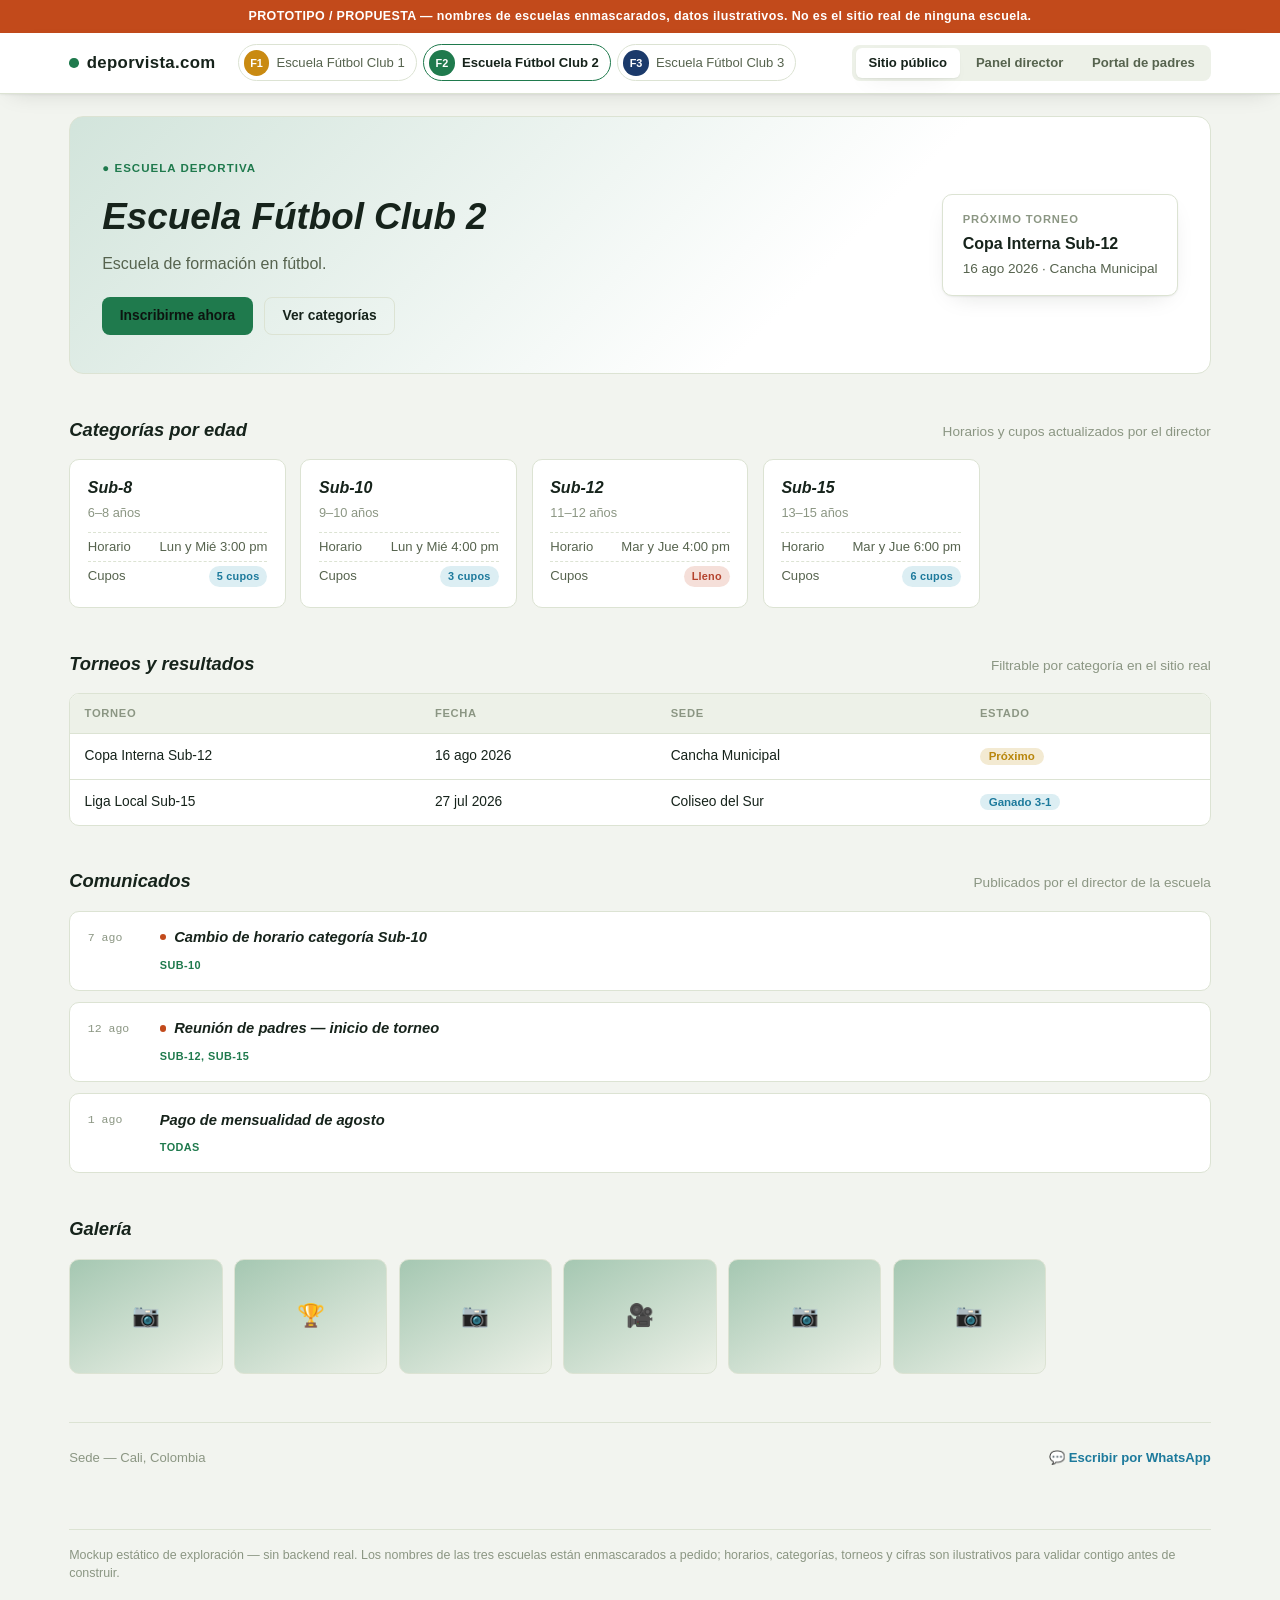
==== commit eeb40c24: "Poner en cursiva los títulos del mockup Co-Authored-By: Claude Sonnet 5 <noreply@anthropic.com> Clau" ====
--- a/docs/mockup.html
+++ b/docs/mockup.html
@@ -61,6 +61,7 @@
   }
   .mono{font-family:ui-monospace,"SFMono-Regular",Menlo,Consolas,monospace;}
   button,select{font-family:inherit;}
+  h1,h2,h3,h4{font-style:italic;}
 
   /* disclaimer */
   .disclaimer{
